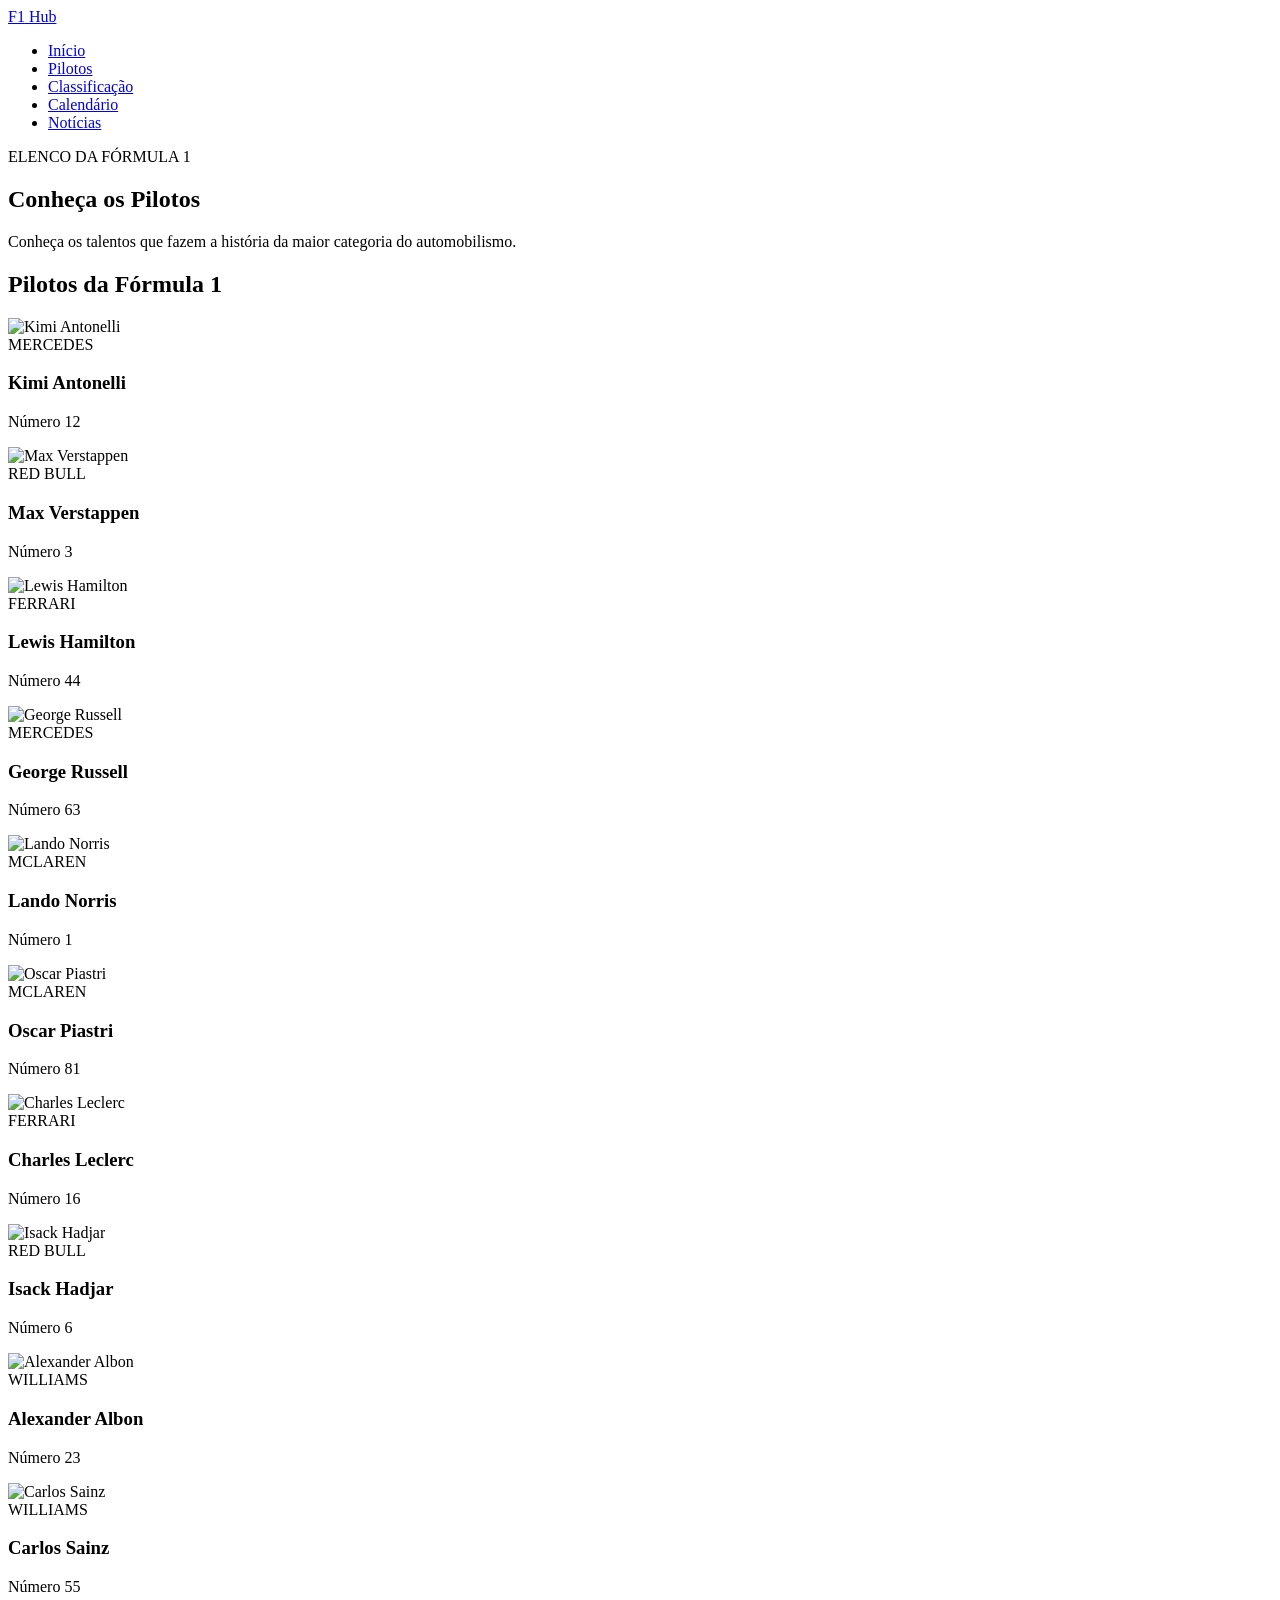
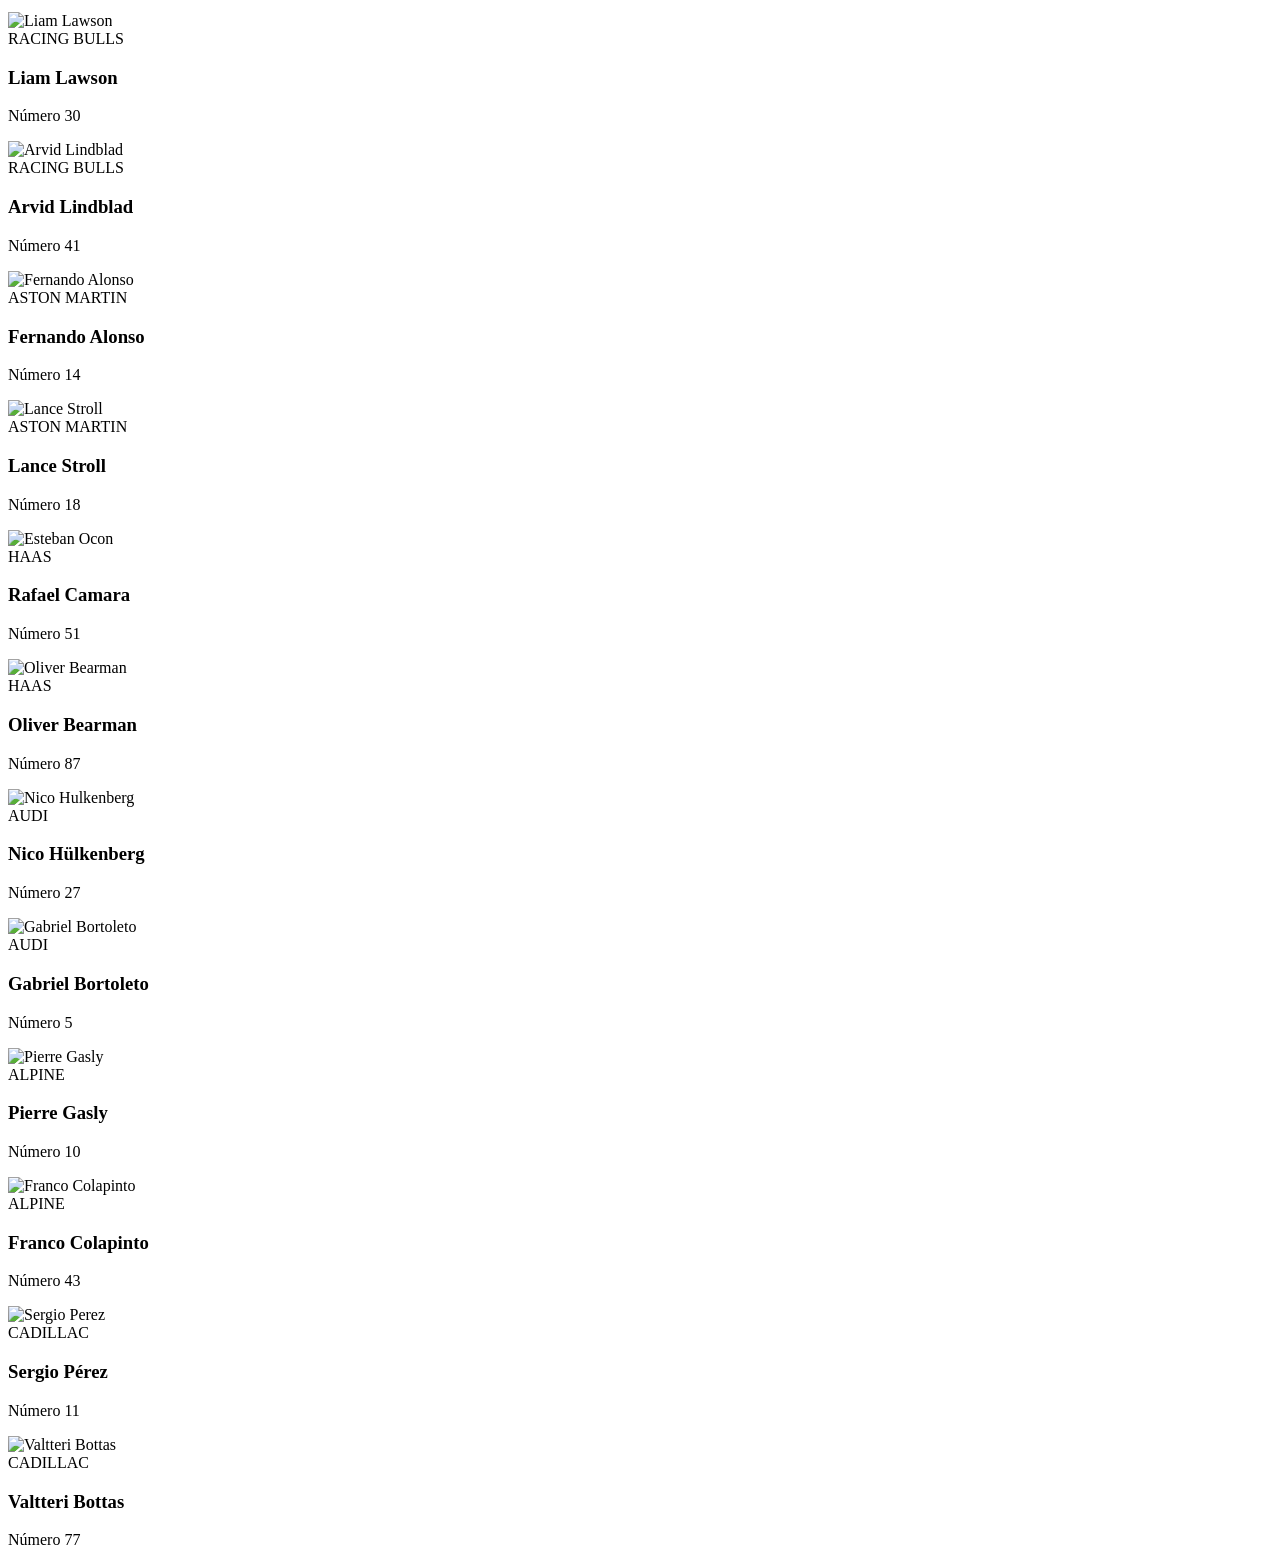
==== pilotos.html @ 9414a2e4 "Add files via upload" ====
<!DOCTYPE html>
<html lang="pt-br">
<head>
    <meta charset="UTF-8">
    <meta name="viewport" content="width=device-width, initial-scale=1.0">
    <title>F1 Hub | Pilotos</title>
    <link rel="stylesheet" href="css/style.css">
</head>
<body>
    <!-- CABEÇALHO -->
    <header class="header">
        <div class="container">
            <a href="index.html" class="logo">
                <span>F1</span> Hub
            </a>
            <nav class="menu">
                <ul>
                    <li> <a href="index.html">Início</a></li>
                    <li><a href="pilotos.html" >Pilotos</a></li>
                    <li><a href="classificacao.html">Classificação</a></li>
                    <li><a href="calendario.html">Calendário</a></li>
                    <li><a href="noticias.html">Notícias</a></li>
                </ul>
            </nav>
        </div>
    </header>
    <!-- CONTEÚDO PRINCIPAL -->
    <main class="pilotos-page">
        <section class="pilotos-intro">
            <span>ELENCO DA FÓRMULA 1</span>
            <h1>
                Conheça os Pilotos
            </h1>
            <p>
                Conheça os talentos que fazem a história
                da maior categoria do automobilismo.
            </p>
        </section>
        <!-- LISTA DE PILOTOS -->
        <section class="pilotos-section">
            <h2>Pilotos da Fórmula 1</h2>
            <div class="pilotos-grid">
                <!-- ANTONELLI -->
                <article class="piloto-card">
                    <img src="assets/images/antonelli.png" alt="Kimi Antonelli">
                    <div class="piloto-info">
                        <span class="piloto-equipe">MERCEDES</span>
                        <h3>Kimi Antonelli</h3>
                        <p>Número 12</p>
                    </div>
                </article>
                <!-- MAX  -->
                <article class="piloto-card">
                    <img src="assets/images/verstappen.png" alt="Max Verstappen">
                    <div class="piloto-info">
                        <span class="piloto-equipe">RED BULL</span>
                        <h3>Max Verstappen</h3>
                        <p>Número 3</p>
                    </div>
                </article>
                <!-- HAMILTON -->
                <article class="piloto-card">
                    <img src="assets/images/hamilton.png" alt="Lewis Hamilton">
                    <div class="piloto-info">
                        <span class="piloto-equipe">FERRARI</span>
                        <h3>Lewis Hamilton</h3>
                        <p>Número 44</p>
                    </div>
                </article>
                <!-- RUSSELL -->
                <article class="piloto-card">
                    <img src="assets/images/russell.png" alt="George Russell">
                    <div class="piloto-info">
                        <span class="piloto-equipe">MERCEDES</span>
                        <h3>George Russell</h3>
                        <p>Número 63</p>
                    </div>
                </article>
                <!-- NORRIS -->
                <article class="piloto-card">
                    <img src="assets/images/norris.png" alt="Lando Norris">
                    <div class="piloto-info">
                        <span class="piloto-equipe">MCLAREN</span>
                        <h3>Lando Norris</h3>
                        <p>Número 1</p>
                    </div>
                </article>
                <!-- PIASTRI -->
                <article class="piloto-card">
                    <img src="assets/images/piastri.png" alt="Oscar Piastri">
                    <div class="piloto-info">
                        <span class="piloto-equipe">MCLAREN</span>
                        <h3>Oscar Piastri</h3>
                        <p>Número 81</p>
                    </div>
                </article>
                <!-- LECLERC -->
                <article class="piloto-card">
                    <img src="assets/images/leclerc.png" alt="Charles Leclerc">
                    <div class="piloto-info">
                        <span class="piloto-equipe">FERRARI</span>
                        <h3>Charles Leclerc</h3>
                        <p>Número 16</p>
                    </div>
                </article>
                <!--  HADJAR-->
                <article class="piloto-card">
                    <img src="assets/images/hadjar.png" alt="Isack Hadjar">
                    <div class="piloto-info">
                        <span class="piloto-equipe">RED BULL</span>
                        <h3>Isack Hadjar</h3>
                        <p>Número 6</p>
                    </div>
                </article>
                <!-- ALBON -->
                <article class="piloto-card">
                    <img src="assets/images/albon.png" alt="Alexander Albon">
                    <div class="piloto-info">
                        <span class="piloto-equipe">WILLIAMS</span>
                        <h3>Alexander Albon</h3>
                        <p>Número 23</p>
                    </div>
                </article>
                <!-- SAINZ -->
                <article class="piloto-card">
                    <img src="assets/images/sainz.png" alt="Carlos Sainz">
                    <div class="piloto-info">
                        <span class="piloto-equipe">WILLIAMS</span>
                        <h3>Carlos Sainz</h3>
                        <p>Número 55</p>
                    </div>
                </article>
                <!-- LAWSON -->
                <article class="piloto-card">
                    <img src="assets/images/lawson.png" alt="Liam Lawson">
                    <div class="piloto-info">
                        <span class="piloto-equipe">RACING BULLS</span>
                        <h3>Liam Lawson</h3>
                        <p>Número 30</p>
                    </div>
                </article>
                <!-- LINDBLAD -->
                <article class="piloto-card">
                    <img src="assets/images/lindblad.png" alt="Arvid Lindblad">
                    <div class="piloto-info">
                        <span class="piloto-equipe">RACING BULLS</span>
                        <h3>Arvid Lindblad</h3>
                        <p>Número 41</p>
                    </div>
                </article>
                <!-- ALONSO -->
                <article class="piloto-card">
                    <img src="assets/images/alonso.png" alt="Fernando Alonso">
                    <div class="piloto-info">
                        <span class="piloto-equipe">ASTON MARTIN</span>
                        <h3>Fernando Alonso</h3>
                        <p>Número 14</p>
                    </div>
                </article>
                <!-- STROLL -->
                <article class="piloto-card">
                    <img src="assets/images/stroll.png" alt="Lance Stroll">
                    <div class="piloto-info">
                        <span class="piloto-equipe">ASTON MARTIN</span>
                        <h3>Lance Stroll</h3>
                        <p>Número 18</p>
                    </div>
                </article>
                <!-- CAMARA -->
                <article class="piloto-card">
                    <img src="assets/images/camara.png" alt="Esteban Ocon">
                    <div class="piloto-info">
                        <span class="piloto-equipe">HAAS</span>
                        <h3>Rafael Camara</h3>
                        <p>Número 51</p>
                    </div>
                </article>
                <!-- BEARMAN -->
                <article class="piloto-card">
                    <img src="assets/images/bearman.png" alt="Oliver Bearman">
                    <div class="piloto-info">
                        <span class="piloto-equipe">HAAS</span>
                        <h3>Oliver Bearman</h3>
                        <p>Número 87</p>
                    </div>
                </article>
                <!-- HULKENBERG -->
                <article class="piloto-card">
                    <img src="assets/images/hulkenberg.png" alt="Nico Hulkenberg">
                    <div class="piloto-info">
                        <span class="piloto-equipe">AUDI</span>
                        <h3>Nico Hülkenberg</h3>
                        <p>Número 27</p>
                    </div>
                </article>
                <!-- BORTOLETO -->
                <article class="piloto-card">
                    <img src="assets/images/bortoleto.png" alt="Gabriel Bortoleto">
                    <div class="piloto-info">
                        <span class="piloto-equipe">AUDI</span>
                        <h3>Gabriel Bortoleto</h3>
                        <p>Número 5</p>
                    </div>
                </article>
                <!-- GASLY -->
                <article class="piloto-card">
                    <img src="assets/images/gasly.png" alt="Pierre Gasly">
                    <div class="piloto-info">
                        <span class="piloto-equipe">ALPINE</span>
                        <h3>Pierre Gasly</h3>
                        <p>Número 10</p>
                    </div>
                </article>
                <!-- COLAPINTO -->
                <article class="piloto-card">
                    <img src="assets/images/colapinto.png" alt="Franco Colapinto">
                    <div class="piloto-info">
                        <span class="piloto-equipe">ALPINE</span>
                        <h3>Franco Colapinto</h3>
                        <p>Número 43</p>
                    </div>
                </article>
                <!-- PEREZ -->
                <article class="piloto-card">
                    <img src="assets/images/perez.png" alt="Sergio Perez">
                    <div class="piloto-info">
                        <span class="piloto-equipe">CADILLAC</span>
                        <h3>Sergio Pérez</h3>
                        <p>Número 11</p>
                    </div>
                </article>
                <!-- BOTTAS -->
                <article class="piloto-card">
                    <img src="assets/images/bottas.png" alt="Valtteri Bottas">
                    <div class="piloto-info">
                        <span class="piloto-equipe">CADILLAC</span>
                        <h3>Valtteri Bottas</h3>
                        <p>Número 77</p>
                    </div>
                </article>
            </div>
        </section>
    </main>
    <script src="js/script.js"></script>
</body>

</html>
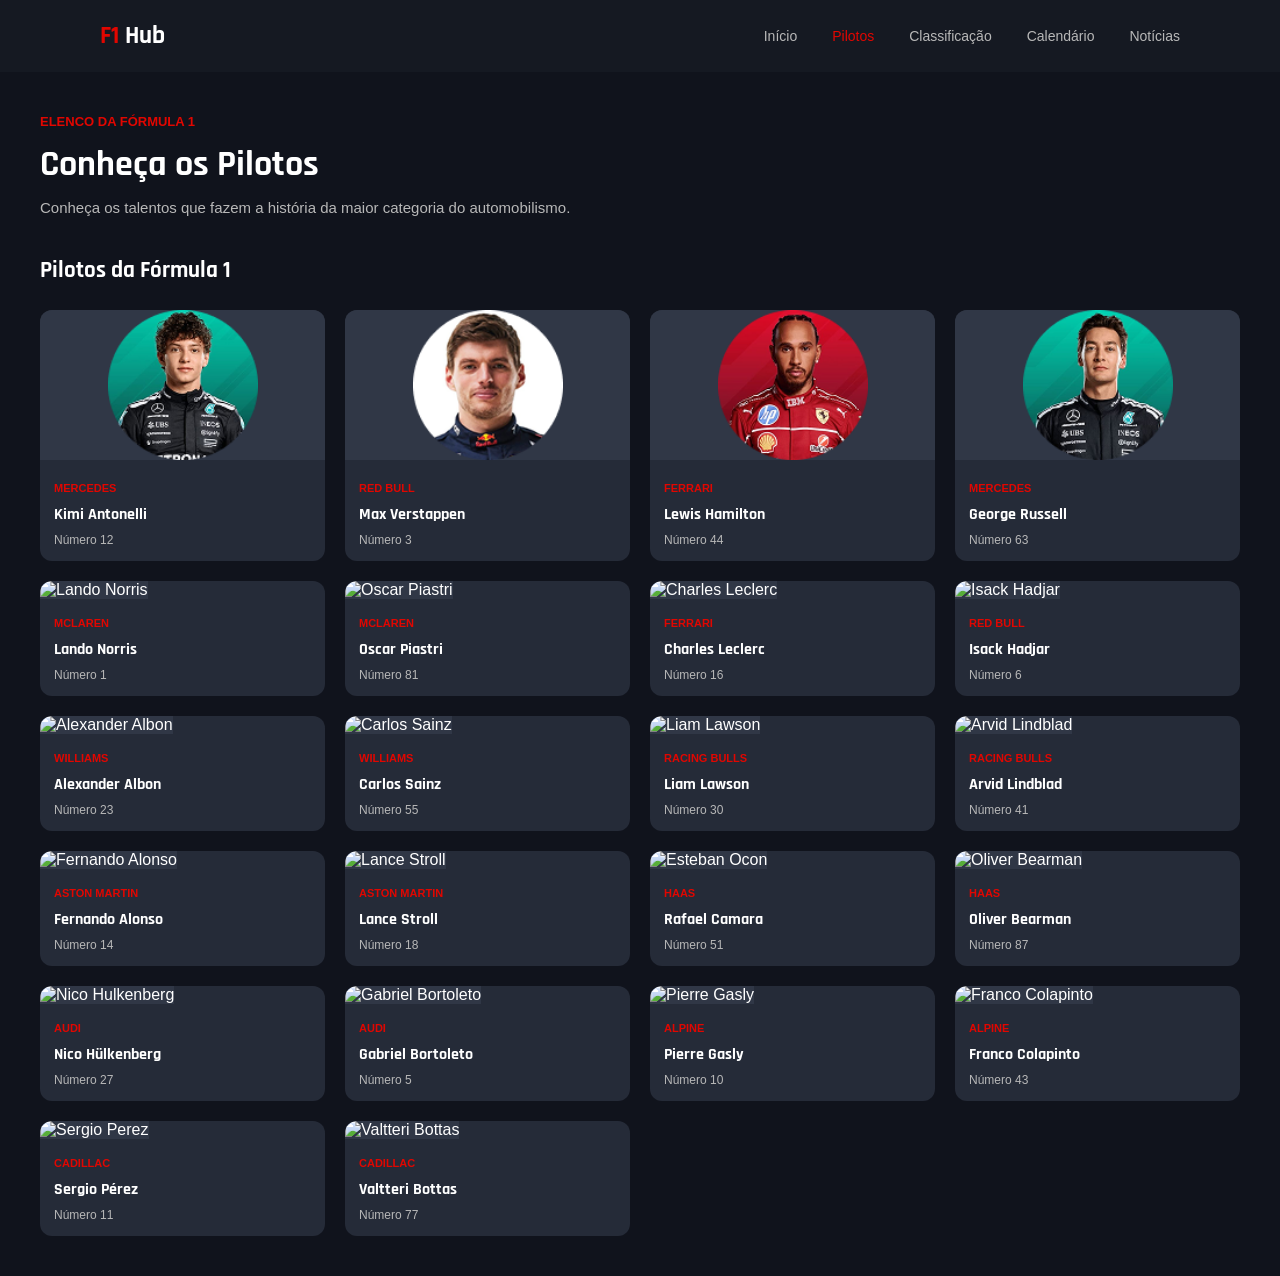
==== commit 7138c562: "Fix HTML formatting and update pilot images" ====
--- a/pilotos.html
+++ b/pilotos.html
@@ -42,7 +42,7 @@
             <div class="pilotos-grid">
                 <!-- ANTONELLI -->
                 <article class="piloto-card">
-                    <img src="assets/images/antonelli.png" alt="Kimi Antonelli">
+                    <img src="assets/images/Antonelli.png" alt="Kimi Antonelli">
                     <div class="piloto-info">
                         <span class="piloto-equipe">MERCEDES</span>
                         <h3>Kimi Antonelli</h3>
@@ -244,4 +244,4 @@
     <script src="js/script.js"></script>
 </body>
 
-</html>+</html>
--- a/css/style.css
+++ b/css/style.css
@@ -0,0 +1,1067 @@
+@import url('https://fonts.googleapis.com/css2?family=Montserrat:wght@400;500;600;700;800&family=Rajdhani:wght@400;500;600;700&display=swap');
+
+body {
+    font-family: 'Montserrat', sans-serif;
+}
+
+h1, h2, h3, .logo {
+    font-family: 'Rajdhani', sans-serif;
+}
+/* Configurações gerais */
+* {
+    margin: 0;
+    padding: 0;
+    box-sizing: border-box;
+}
+
+body {
+    background-color: #10131c;
+    color: #ffffff;
+    font-family: Arial, sans-serif;
+}
+/* CABEÇALHO */
+
+.header {
+    width: 100%;
+    padding: 20px 40px;
+    background-color: #151922;
+}
+
+.container {
+    display: flex;
+    align-items: center;
+    justify-content: space-between;
+}
+
+/* LOGO */
+
+.logo {
+    color: #ffffff;
+    font-size: 25px;
+    font-weight: bold;
+    text-decoration: none;
+}
+
+.logo span {
+    color: #e10600;
+}
+
+/* MENU */
+
+.menu ul {
+    display: flex;
+    align-items: center;
+    gap: 35px;
+    list-style: none;
+}
+
+.menu a {
+    color: #b8b8b8;
+    text-decoration: none;
+    font-size: 14px;
+    transition: 0.3s;
+}
+
+.menu a:hover,
+.menu a.active {
+    color: #e10600;
+}
+/* BANNER PRINCIPAL */
+
+.banner {
+    width: 100%;
+    min-height: 350px;
+
+    background-image:
+        linear-gradient(
+            to right,
+            rgba(10, 12, 18, 0.95),
+            rgba(10, 12, 18, 0.2)
+        ),
+        url("../assets/images/banner-f1.jpg");
+
+    background-size: cover;
+    background-position: center;
+
+    display: flex;
+    align-items: center;
+
+    padding: 40px;
+    border-radius: 10px;
+}
+
+/* CONTEÚDO DO BANNER */
+
+.banner-content {
+    max-width: 450px;
+}
+
+.banner-subtitle {
+    color: #e10600;
+    font-size: 12px;
+    font-weight: bold;
+}
+
+.banner h1 {
+    font-size: 38px;
+    font-weight: 300;
+    margin: 10px 0;
+}
+
+.banner h1 span {
+    color: #e10600;
+}
+
+.banner p {
+    color: #cccccc;
+    font-size: 14px;
+    line-height: 1.5;
+    margin-bottom: 20px;
+}
+
+/* BOTÃO */
+
+.banner-button {
+    display: inline-block;
+    background-color: #e10600;
+    color: white;
+
+    padding: 14px 25px;
+    border-radius: 10px;
+
+    text-decoration: none;
+    transition: 0.3s;
+}
+
+.banner-button:hover {
+    background-color: #a80000;
+    transform: scale(1.05);
+}
+@media (max-width: 768px) {
+
+    .header {
+        padding: 20px;
+    }
+
+    .container {
+        flex-direction: column;
+        gap: 20px;
+    }
+
+    .menu ul {
+        flex-wrap: wrap;
+        justify-content: center;
+        gap: 15px;
+    }
+
+    .banner {
+        min-height: 300px;
+        padding: 25px;
+    }
+
+    .banner h1 {
+        font-size: 30px;
+    }
+}
+
+
+/* DASHBOARD */
+
+.dashboard {
+    display: grid;
+    grid-template-columns: 1fr 2fr;
+    gap: 15px;
+    margin-top: 18px;
+}
+
+/* PRÓXIMA CORRIDA */
+
+.race-card {
+    background-color: #252b38;
+    padding: 20px;
+    border-radius: 12px;
+
+    display: flex;
+    flex-direction: column;
+    justify-content: space-between;
+}
+
+.race-card h2,
+.news-title h2 {
+    color: #e10600;
+    font-size: 19px;
+    font-weight: 400;
+    margin-bottom: 12px;
+}
+
+.race-info {
+    display: flex;
+    justify-content: space-between;
+    align-items: center;
+}
+
+.race-info h3,
+.race-info p {
+    color: #d0d0d0;
+    font-size: 15px;
+    font-weight: 400;
+    margin-bottom: 6px;
+}
+
+.race-icon {
+    font-size: 30px;
+    color: #e10600;
+    text-align: center;
+}
+
+.race-icon small {
+    display: block;
+    font-size: 9px;
+    color: #aaa;
+}
+
+.card-link {
+    display: inline-block;
+    color: #e10600;
+    text-decoration: none;
+    margin-top: 20px;
+    transition: 0.3s;
+}
+
+.card-link:hover {
+    color: #ffffff;
+}
+
+/* ÚLTIMAS NOTÍCIAS */
+
+.news-card {
+    background-color: #252b38;
+    border: none;
+    border-radius: 12px;
+
+    padding: 18px;
+
+    display: grid;
+    grid-template-columns: 0.8fr 2fr;
+    gap: 20px;
+}
+
+.news-title {
+    display: flex;
+    flex-direction: column;
+    justify-content: space-between;
+}
+
+.news-list {
+    display: flex;
+    flex-direction: column;
+    gap: 12px;
+}
+
+.news-item {
+    display: flex;
+    align-items: center;
+    gap: 15px;
+    padding-bottom: 10px;
+    border-bottom: 1px solid #555;
+}
+
+.news-item:last-child {
+    border-bottom: none;
+    padding-bottom: 0;
+}
+
+.news-item img {
+    width: 115px;
+    height: 65px;
+    object-fit: cover;
+    border-radius: 12px;
+}
+
+.news-item h3 {
+    color: #ddd;
+    font-size: 15px;
+    font-weight: 400;
+    margin-bottom: 5px;
+}
+
+.news-item p {
+    color: #aaa;
+    font-size: 13px;
+}
+@media (max-width: 768px) {
+
+    .dashboard {
+        grid-template-columns: 1fr;
+    }
+
+    .news-card {
+        grid-template-columns: 1fr;
+    }
+
+    .news-title {
+        gap: 10px;
+    }
+
+    .news-item img {
+        width: 100px;
+        height: 65px;
+    }
+
+}
+/* CLASSIFICAÇÃO GERAL */
+
+.standings {
+    margin-top: 20px;
+    padding: 10px 0;
+}
+
+.standings h2 {
+    color: #e10600;
+    font-size: 22px;
+    font-weight: 400;
+    margin-bottom: 18px;
+}
+
+.drivers-list {
+    display: grid;
+    grid-template-columns: repeat(4, 1fr);
+    gap: 15px;
+}
+
+.driver {
+    display: flex;
+    align-items: center;
+    gap: 15px;
+}
+
+.driver img {
+    width: 95px;
+    height: 95px;
+    min-width: 95px;
+    border-radius: 50%;
+    object-fit: cover;
+    background-color: #252b38;
+}
+
+.driver-info h3 {
+    color: #ffffff;
+    font-size: 15px;
+    font-weight: 500;
+    margin-bottom: 6px;
+}
+
+.driver-info p {
+    color: #b8b8b8;
+    font-size: 12px;
+    margin-bottom: 5px;
+}
+/* LIMITAR LARGURA DO CONTEÚDO */
+.dashboard,
+.standings {
+    width: 90%;
+    max-width: 1280px;
+    margin-left: auto;
+    margin-right: auto;
+}
+
+/* CENTRALIZAR CONTEÚDO DO BANNER */
+.banner-content {
+    width: 90%;
+    max-width: 1280px;
+    margin-left: auto;
+    margin-right: auto;
+}
+
+/* CONTAINER DO CABEÇALHO */
+.container {
+    width: 90%;
+    max-width: 1280px;
+    margin-left: auto;
+    margin-right: auto;
+}
+/* CORRIGIR CORES DOS LINKS */
+a {
+    color: inherit;
+    text-decoration: none;
+}
+
+a:visited {
+    color: inherit;
+}
+
+a:hover {
+    color: #ff1e00;
+}
+
+@media (max-width: 768px) {
+
+    .drivers-list {
+        grid-template-columns: repeat(2, 1fr);
+        gap: 20px;
+    }
+
+    .driver img {
+        width: 75px;
+        height: 75px;
+        min-width: 75px;
+    }
+
+}
+
+@media (max-width: 480px) {
+
+    .drivers-list {
+        grid-template-columns: 1fr;
+    }
+
+}
+/*------------------pilotos.hml--------------------------------------*/
+.pilotos-page {
+    padding: 40px;
+    min-height: 100vh;
+}
+
+/* INTRODUÇÃO */
+
+.pilotos-intro {
+    margin-bottom: 40px;
+}
+
+.pilotos-intro span {
+    color: #e10600;
+    font-size: 13px;
+    font-weight: bold;
+}
+
+.pilotos-intro h1 {
+    color: #ffffff;
+    font-size: 36px;
+    margin: 12px 0;
+}
+
+.pilotos-intro p {
+    color: #b8b8b8;
+    font-size: 15px;
+}
+
+/* SEÇÃO DOS PILOTOS */
+
+.pilotos-section h2 {
+    color: #ffffff;
+    font-size: 23px;
+    margin-bottom: 25px;
+}
+
+/* GRID */
+
+.pilotos-grid {
+    display: grid;
+    grid-template-columns: repeat(4, 1fr);
+    gap: 20px;
+}
+
+/* CARTÃO DO PILOTO */
+
+.piloto-card {
+    background-color: #252b38;
+    border-radius: 12px;
+    overflow: hidden;
+    max-width: 100%;
+    transition: transform 0.3s;
+}
+
+.piloto-card:hover {
+    transform: translateY(-6px);
+}
+
+.piloto-card img {
+    width: 100%;
+    height: 150px;
+
+    object-fit: contain;
+    object-position: center;
+
+    background-color: #303746;
+}
+
+.piloto-info {
+    padding: 14px;
+}
+
+.piloto-equipe {
+    color: #e10600;
+    font-size: 11px;
+    font-weight: bold;
+}
+
+.piloto-info h3 {
+    color: #ffffff;
+    font-size: 16px;
+    margin: 8px 0;
+}
+
+.piloto-info p {
+    color: #b8b8b8;
+    font-size: 12px;
+}
+@media (max-width: 900px) {
+
+    .pilotos-grid {
+        grid-template-columns: repeat(2, 1fr);
+    }
+
+}
+
+@media (max-width: 600px) {
+
+    .pilotos-page {
+        padding: 20px;
+    }
+
+    .pilotos-grid {
+        grid-template-columns: 1fr;
+    }
+
+    .pilotos-intro h1 {
+        font-size: 28px;
+    }
+
+}
+
+/*-------------classificação---------------------*/
+.classificacao-page {
+    padding: 50px 8%;
+    background-color: #151a24;
+    min-height: 100vh;
+}
+
+.classificacao-intro {
+    text-align: center;
+    margin-bottom: 45px;
+}
+
+.classificacao-intro h1 {
+    font-size: 36px;
+    color: #ffffff;
+    margin-bottom: 12px;
+}
+
+.classificacao-intro p {
+    color: #b0b7c3;
+    font-size: 16px;
+}
+
+.classificacao-section {
+    max-width: 1100px;
+    margin: 0 auto;
+}
+.classificacao-section + .classificacao-section {
+    margin-top: 45px;
+}
+
+.classificacao-section h2 {
+    color: #ffffff;
+    font-size: 24px;
+    margin-bottom: 20px;
+    border-left: 4px solid #e10600;
+    padding-left: 12px;
+}
+
+.tabela-container {
+    width: 100%;
+    overflow-x: auto;
+    background-color: #202735;
+    border-radius: 10px;
+}
+
+.tabela-classificacao {
+    width: 100%;
+    border-collapse: collapse;
+    color: #ffffff;
+}
+
+.tabela-classificacao th {
+    background-color: #303a4b;
+    color: #ffffff;
+    padding: 18px;
+    text-align: left;
+    font-size: 14px;
+}
+
+.tabela-classificacao td {
+    padding: 16px 18px;
+    border-bottom: 1px solid #343e4e;
+    font-size: 14px;
+}
+
+.tabela-classificacao tbody tr:hover {
+    background-color: #2b3545;
+}
+
+.tabela-classificacao th:first-child,
+.tabela-classificacao td:first-child {
+    width: 70px;
+    text-align: center;
+}
+
+.tabela-classificacao th:last-child,
+.tabela-classificacao td:last-child {
+    text-align: center;
+    font-weight: bold;
+}
+
+@media (max-width: 600px) {
+    .classificacao-page {
+        padding: 35px 5%;
+    }
+
+    .classificacao-intro h1 {
+        font-size: 28px;
+    }
+
+    .classificacao-section h2 {
+        font-size: 20px;
+    }
+}
+
+/* DESTAQUE DOS CAMPEÕES */
+.campeoes {
+    max-width: 1100px;
+    margin: 0 auto 50px;
+}
+
+.campeoes h2 {
+    color: #ffffff;
+    font-size: 24px;
+    margin-bottom: 20px;
+}
+
+.campeoes-grid {
+    display: grid;
+    grid-template-columns: repeat(2, 1fr);
+    gap: 20px;
+}
+
+.campeao-card {
+    position: relative;
+    background: linear-gradient(135deg, #303a4b, #202735);
+    border: 1px solid #465267;
+    border-left: 4px solid #e10600;
+    border-radius: 10px;
+    padding: 25px;
+    overflow: hidden;
+}
+
+.campeao-tipo {
+    color: #e10600;
+    font-size: 12px;
+    font-weight: bold;
+    letter-spacing: 1px;
+}
+
+.campeao-card h3 {
+    color: #ffffff;
+    font-size: 26px;
+    margin: 14px 0 5px;
+}
+
+.campeao-card p {
+    color: #b0b7c3;
+    font-size: 15px;
+}
+
+.campeao-trofeu {
+    position: absolute;
+    right: 25px;
+    top: 25px;
+    font-size: 38px;
+}
+
+@media (max-width: 600px) {
+    .campeoes-grid {
+        grid-template-columns: 1fr;
+    }
+}
+
+.campeao-card {
+    display: flex;
+    align-items: center;
+    gap: 18px;
+}
+
+.campeao-imagem {
+    width: 105px;
+    height: 120px;
+    object-fit: cover;
+    object-position: center top;
+    border-radius: 8px;
+}
+
+.campeao-imagem.logo-mercedes {
+    object-fit: contain;
+    background-color: #ffffff;
+    padding: 10px;
+    height: 90px;
+}
+
+.campeao-conteudo {
+    flex: 1;
+}
+
+.campeao-conteudo h3 {
+    margin: 10px 0 5px;
+}
+
+.campeao-trofeu {
+    position: static;
+    font-size: 32px;
+}
+
+@media (max-width: 600px) {
+    .campeao-card {
+        gap: 10px;
+        padding: 15px;
+    }
+
+    .campeao-imagem {
+        width: 75px;
+        height: 95px;
+    }
+}
+/* DESTAQUE DO PÓDIO */
+
+.primeiro-lugar td:first-child {
+    color: #ffd700;
+    font-weight: bold;
+}
+
+.segundo-lugar td:first-child {
+    color: #c0c0c0;
+    font-weight: bold;
+}
+
+.terceiro-lugar td:first-child {
+    color: #cd7f32;
+    font-weight: bold;
+}
+
+.primeiro-lugar {
+    background-color: rgba(255, 215, 0, 0.07);
+}
+
+.segundo-lugar {
+    background-color: rgba(192, 192, 192, 0.06);
+}
+
+.terceiro-lugar {
+    background-color: rgba(205, 127, 50, 0.06);
+}
+
+/* PESQUISA DE PILOTOS */
+
+.pesquisa-pilotos {
+    margin-bottom: 20px;
+}
+
+.pesquisa-pilotos input {
+    width: 100%;
+    max-width: 400px;
+    padding: 13px 16px;
+
+    background-color: #202735;
+    border: 1px solid #465267;
+    border-radius: 7px;
+
+    color: #ffffff;
+    font-size: 14px;
+    outline: none;
+}
+
+.pesquisa-pilotos input:focus {
+    border-color: #e10600;
+}
+
+.pesquisa-pilotos input::placeholder {
+    color: #929baa;
+}
+
+/*--------------------calendario-----------------------*/
+
+.calendario-page {
+    padding: 50px 8%;
+    background-color: #151a24;
+    min-height: 100vh;
+}
+
+.calendario-intro {
+    text-align: center;
+    margin-bottom: 40px;
+}
+
+.calendario-intro h1 {
+    color: #ffffff;
+    font-size: 36px;
+    margin-bottom: 12px;
+}
+
+.calendario-intro p {
+    color: #b0b7c3;
+}
+
+.proxima-corrida {
+    max-width: 1100px;
+    margin: 0 auto 45px;
+    padding: 25px;
+    background: linear-gradient(135deg, #303a4b, #202735);
+    border-left: 4px solid #e10600;
+    border-radius: 10px;
+}
+
+.corrida-status {
+    color: #ff3333;
+    font-size: 12px;
+    font-weight: bold;
+}
+
+.proxima-corrida h2 {
+    color: #ffffff;
+    margin: 12px 0;
+}
+
+.proxima-corrida p,
+.corrida-circuito {
+    color: #b0b7c3;
+}
+
+.calendario-section {
+    max-width: 1100px;
+    margin: 0 auto;
+}
+
+.calendario-section h2 {
+    color: #ffffff;
+    border-left: 4px solid #e10600;
+    padding-left: 12px;
+    margin-bottom: 20px;
+}
+
+.corridas-grid {
+    display: grid;
+    grid-template-columns: repeat(4, 1fr);
+    gap: 18px;
+}
+
+.corrida-card {
+    position: relative;
+    background-color: #202735;
+    border: 1px solid #343e4e;
+    border-radius: 10px;
+    padding: 20px;
+}
+
+.corrida-numero {
+    color: #e10600;
+    font-size: 22px;
+    font-weight: bold;
+}
+
+.corrida-card h3 {
+    color: #ffffff;
+    margin: 15px 0 8px;
+}
+
+.corrida-card p,
+.corrida-card > span:not(.corrida-numero):not(.corrida-finalizada) {
+    color: #b0b7c3;
+    font-size: 13px;
+}
+
+.corrida-finalizada {
+    display: block;
+    margin-top: 18px;
+    color: #7bd88f;
+    font-size: 12px;
+    font-weight: bold;
+}
+
+@media (max-width: 900px) {
+    .corridas-grid {
+        grid-template-columns: repeat(2, 1fr);
+    }
+}
+
+@media (max-width: 600px) {
+    .calendario-page {
+        padding: 35px 5%;
+    }
+
+    .calendario-intro h1 {
+        font-size: 28px;
+    }
+
+    .corridas-grid {
+        grid-template-columns: 1fr;
+    }
+}
+
+/* STATUS DAS CORRIDAS */
+
+.corrida-finalizada {
+    color: #7bd88f;
+}
+
+.corrida-proxima {
+    display: block;
+    margin-top: 18px;
+    color: #ff4545;
+    font-size: 12px;
+    font-weight: bold;
+}
+
+.corrida-agendada {
+    display: block;
+    margin-top: 18px;
+    color: #aeb6c2;
+    font-size: 12px;
+    font-weight: bold;
+}
+
+/* DESTAQUE DA PRÓXIMA CORRIDA */
+
+.corrida-destaque {
+    border: 1px solid #e10600;
+    background: linear-gradient(135deg, #303a4b, #252b38);
+}
+
+.corrida-destaque .corrida-numero {
+    color: #ff4545;
+}
+/*--------------------noticias-----------------------*/
+/* PÁGINA DE NOTÍCIAS - MANUTENÇÃO */
+
+.noticias-page {
+    min-height: 75vh;
+    padding: 60px 8%;
+    background-color: #151a24;
+
+    display: flex;
+    justify-content: center;
+    align-items: center;
+}
+
+.noticias-manutencao {
+    width: 100%;
+    max-width: 850px;
+    padding: 55px 35px;
+
+    text-align: center;
+
+    background: linear-gradient(
+        135deg,
+        #252d3b,
+        #1c222e
+    );
+
+    border: 1px solid #343e4e;
+    border-top: 5px solid #e10600;
+    border-radius: 12px;
+}
+
+.bandeira-vermelha {
+    font-size: 75px;
+    margin-bottom: 15px;
+}
+
+.noticias-status {
+    color: #e10600;
+    font-size: 12px;
+    font-weight: bold;
+    letter-spacing: 3px;
+}
+
+.noticias-manutencao h1 {
+    color: #ffffff;
+    font-size: 42px;
+    margin: 18px 0;
+}
+
+.noticias-manutencao h1 span {
+    color: #e10600;
+}
+
+.noticias-manutencao h2 {
+    color: #ffffff;
+    font-size: 21px;
+    margin-bottom: 20px;
+}
+
+.noticias-manutencao p {
+    color: #b0b7c3;
+    font-size: 15px;
+    line-height: 1.7;
+    max-width: 600px;
+    margin: 10px auto;
+}
+
+.linha-manutencao {
+    width: 70px;
+    height: 3px;
+    background-color: #e10600;
+    margin: 30px auto;
+}
+
+.noticias-em-breve {
+    display: block;
+    color: #ffffff;
+    font-size: 13px;
+    font-weight: bold;
+    letter-spacing: 2px;
+    margin-bottom: 25px;
+}
+
+.noticias-button {
+    display: inline-block;
+    background-color: #e10600;
+    color: #ffffff;
+    text-decoration: none;
+
+    padding: 13px 25px;
+    border-radius: 5px;
+
+    font-size: 14px;
+    font-weight: bold;
+
+    transition: 0.3s;
+}
+
+.noticias-button:hover {
+    background-color: #b80500;
+    transform: translateY(-3px);
+}
+
+/* RESPONSIVIDADE */
+
+@media (max-width: 600px) {
+
+    .noticias-page {
+        padding: 35px 5%;
+    }
+
+    .noticias-manutencao {
+        padding: 40px 20px;
+    }
+
+    .noticias-manutencao h1 {
+        font-size: 30px;
+    }
+
+    .noticias-manutencao h2 {
+        font-size: 18px;
+    }
+
+    .bandeira-vermelha {
+        font-size: 60px;
+    }
+
+}
